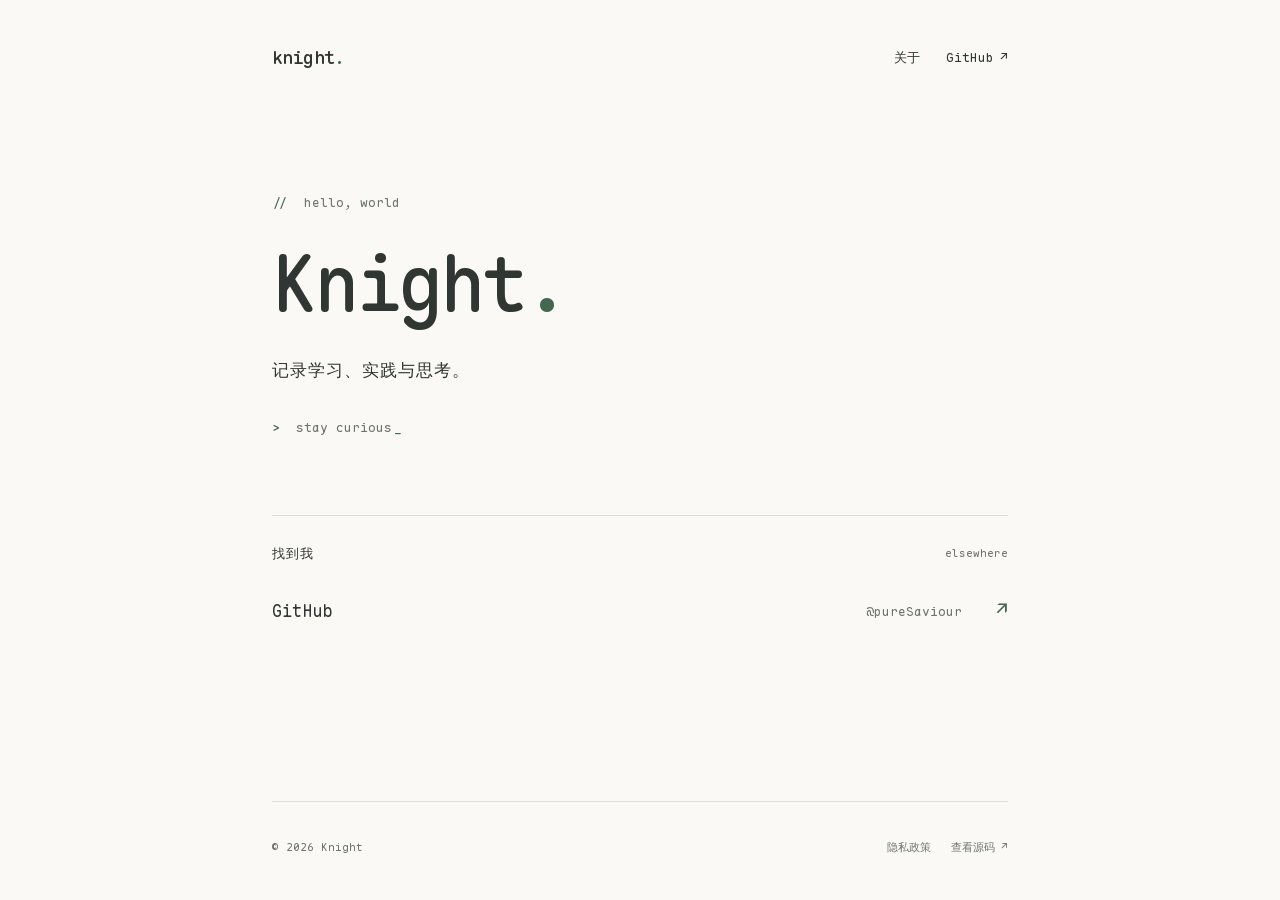
==== index.html @ c7380b5d "Publish Knight homepage with privacy policy" ====
<!doctype html>
<html lang="zh-CN">
  <head>
    <meta charset="utf-8">
    <meta name="viewport" content="width=device-width, initial-scale=1">
    <meta name="color-scheme" content="light">
    <meta name="referrer" content="no-referrer">
    <meta name="theme-color" content="#faf9f6">
    <meta name="description" content="Knight 的个人主页。记录学习、实践与思考。">
    <meta property="og:type" content="website">
    <meta property="og:title" content="Knight">
    <meta property="og:description" content="记录学习、实践与思考。">
    <title>Knight</title>
    <link rel="icon" type="image/svg+xml" href="./assets/favicon.svg">
    <link rel="preload" href="./assets/fonts/maple-mono.woff2" as="font" type="font/woff2" crossorigin>
    <link rel="stylesheet" href="./style.css">
  </head>
  <body>
    <a class="skip-link" href="#main">跳到正文</a>
    <div class="page">
      <header class="site-header">
        <a class="wordmark" href="./" aria-label="Knight 首页">knight<span aria-hidden="true">.</span></a>
        <nav aria-label="主导航">
          <a href="#about">关于</a>
          <a href="https://github.com/pureSaviour">GitHub <span aria-hidden="true">↗</span></a>
        </nav>
      </header>

      <main id="main">
        <section class="intro" id="about" aria-labelledby="intro-title">
          <p class="eyebrow" aria-hidden="true"><span class="comment">//</span> hello, world</p>
          <h1 id="intro-title">Knight<span class="accent" aria-hidden="true">.</span></h1>
          <!-- 在这里修改个人简介。项目、笔记有真实内容后，再添加对应栏目。 -->
          <p class="description">记录学习、实践与思考。</p>
          <p class="signature" aria-hidden="true"><span class="accent">&gt;</span> stay curious<span class="cursor">_</span></p>
        </section>

        <section class="elsewhere" aria-labelledby="elsewhere-title">
          <div class="section-heading">
            <h2 id="elsewhere-title">找到我</h2>
            <span class="section-note" aria-hidden="true">elsewhere</span>
          </div>
          <a class="profile-link" href="https://github.com/pureSaviour">
            <span class="profile-label">GitHub</span>
            <span class="profile-handle">@pureSaviour</span>
            <span class="profile-arrow" aria-hidden="true">↗</span>
          </a>
        </section>
      </main>

      <footer class="site-footer">
        <span>© 2026 Knight</span>
        <div class="footer-links">
          <a href="./privacy.html">隐私政策</a>
          <a href="https://github.com/pureSaviour/pureSaviour.github.io">查看源码 <span aria-hidden="true">↗</span></a>
        </div>
      </footer>
    </div>
  </body>
</html>
---- style.css ----
@font-face {
  font-family: "Maple Mono";
  src: url("./assets/fonts/maple-mono.woff2") format("woff2");
  font-style: normal;
  font-weight: 100 900;
  font-display: swap;
}

:root {
  color-scheme: light;
  --paper: #faf9f6;
  --ink: #303632;
  --muted: #6f746e;
  --line: #dedfd7;
  --accent: #43684f;
  --mono: "Maple Mono", "SFMono-Regular", Consolas, "Liberation Mono";
  --chinese: "PingFang SC", "Microsoft YaHei", "Noto Sans CJK SC", sans-serif;
  background: var(--paper);
  color: var(--ink);
  font-family: var(--mono), var(--chinese);
  font-synthesis: none;
  text-rendering: optimizeLegibility;
  -webkit-font-smoothing: antialiased;
}

* { box-sizing: border-box; }

html { scroll-padding-top: 32px; }

body {
  margin: 0;
  min-width: 280px;
  font-size: 16px;
  line-height: 1.8;
}

::selection { background: #dce5d8; color: var(--ink); }

a { color: inherit; text-decoration: none; }

a:hover { color: var(--accent); }

a:focus-visible {
  outline: 2px solid var(--accent);
  outline-offset: 6px;
  border-radius: 2px;
}

.page {
  width: min(100% - 64px, 736px);
  min-height: 100svh;
  margin-inline: auto;
  display: flex;
  flex-direction: column;
}

.skip-link {
  position: absolute;
  top: -100px;
  left: 20px;
  z-index: 1;
  padding: 6px 14px;
  background: var(--paper);
}

.skip-link:focus { top: 12px; }

.site-header {
  display: flex;
  justify-content: space-between;
  align-items: center;
  gap: 20px;
  padding-block: 36px;
}

.wordmark { font-size: 18px; font-weight: 550; letter-spacing: -0.6px; }
.wordmark span, .accent { color: var(--accent); }

nav { display: flex; align-items: center; gap: 26px; font-size: 13px; }
nav a { display: inline-flex; align-items: center; gap: 6px; min-height: 44px; }
nav a:first-child { font-family: var(--chinese); }

main { padding-block: 75px 88px; }

.eyebrow {
  margin: 0 0 24px;
  font-size: 13px;
  color: var(--muted);
}

.comment { margin-right: 8px; color: var(--accent); }

h1 {
  margin: 0;
  font-size: clamp(54px, 9vw, 76px);
  font-weight: 500;
  line-height: 1.2;
  letter-spacing: -4px;
}

.description {
  margin: 24px 0 0;
  font-family: var(--chinese);
  font-size: 17px;
  line-height: 2;
  letter-spacing: 0.06em;
}

.signature { margin: 28px 0 0; font-size: 13px; color: var(--muted); }
.signature > .accent { margin-right: 8px; }
.cursor { margin-left: 2px; color: var(--accent); }

.elsewhere { margin-top: 76px; border-top: 1px solid var(--line); padding-top: 26px; }

.section-heading { display: flex; justify-content: space-between; align-items: center; gap: 16px; }
h2 { margin: 0; font-family: var(--chinese); font-size: 13px; font-weight: 500; letter-spacing: 0.08em; }
.section-note { color: var(--muted); font-size: 11px; }

.profile-link {
  display: grid;
  grid-template-columns: 1fr auto 22px;
  align-items: center;
  gap: 24px;
  margin-top: 12px;
  padding-block: 16px;
}

.profile-label { font-size: 17px; }
.profile-handle { color: var(--muted); font-size: 13px; }
.profile-arrow { color: var(--accent); text-align: right; font-size: 20px; }
.profile-link:hover .profile-label { text-decoration: underline; text-underline-offset: 5px; }

.site-footer {
  display: flex;
  justify-content: space-between;
  align-items: center;
  gap: 24px;
  margin-top: auto;
  padding-block: 24px 30px;
  border-top: 1px solid var(--line);
  color: var(--muted);
  font-size: 11px;
}

.site-footer a { display: inline-flex; align-items: center; gap: 6px; min-height: 44px; }

.footer-links { display: flex; align-items: center; flex-wrap: wrap; gap: 20px; }

.policy { padding-block: 48px 72px; font-family: var(--chinese); }
.policy .eyebrow { font-family: var(--mono), monospace; }
.policy h1 { font-size: clamp(30px, 6vw, 40px); letter-spacing: 0; line-height: 1.5; font-weight: 500; }
.policy-date { margin: 16px 0 32px; color: var(--muted); font-size: 12px; }
.policy p { line-height: 1.95; overflow-wrap: anywhere; }
.policy section { margin-top: 36px; }
.policy h2 { font-size: 18px; letter-spacing: 0; }
.policy a { color: var(--accent); text-decoration: underline; text-underline-offset: 4px; }
.policy a:hover { text-decoration-thickness: 2px; }
.back-home { display: inline-flex; align-items: center; gap: 8px; min-height: 44px; margin-top: 32px; font-size: 14px; }

@media (max-width: 540px) {
  .page { width: calc(100% - 44px); }
  .site-header { padding-block: 20px; }
  nav { gap: 18px; font-size: 12px; }
  main { padding-block: 52px 64px; }
  h1 { letter-spacing: -3px; }
  .description { font-size: 16px; letter-spacing: 0.02em; }
  .elsewhere { margin-top: 60px; }
  .profile-link { gap: 12px; }
  .profile-handle { font-size: 12px; }
  .site-footer { padding-block: 16px; gap: 12px; }
  .footer-links { gap: 14px; }
  .policy { padding-block: 32px 48px; font-size: 15px; }
}
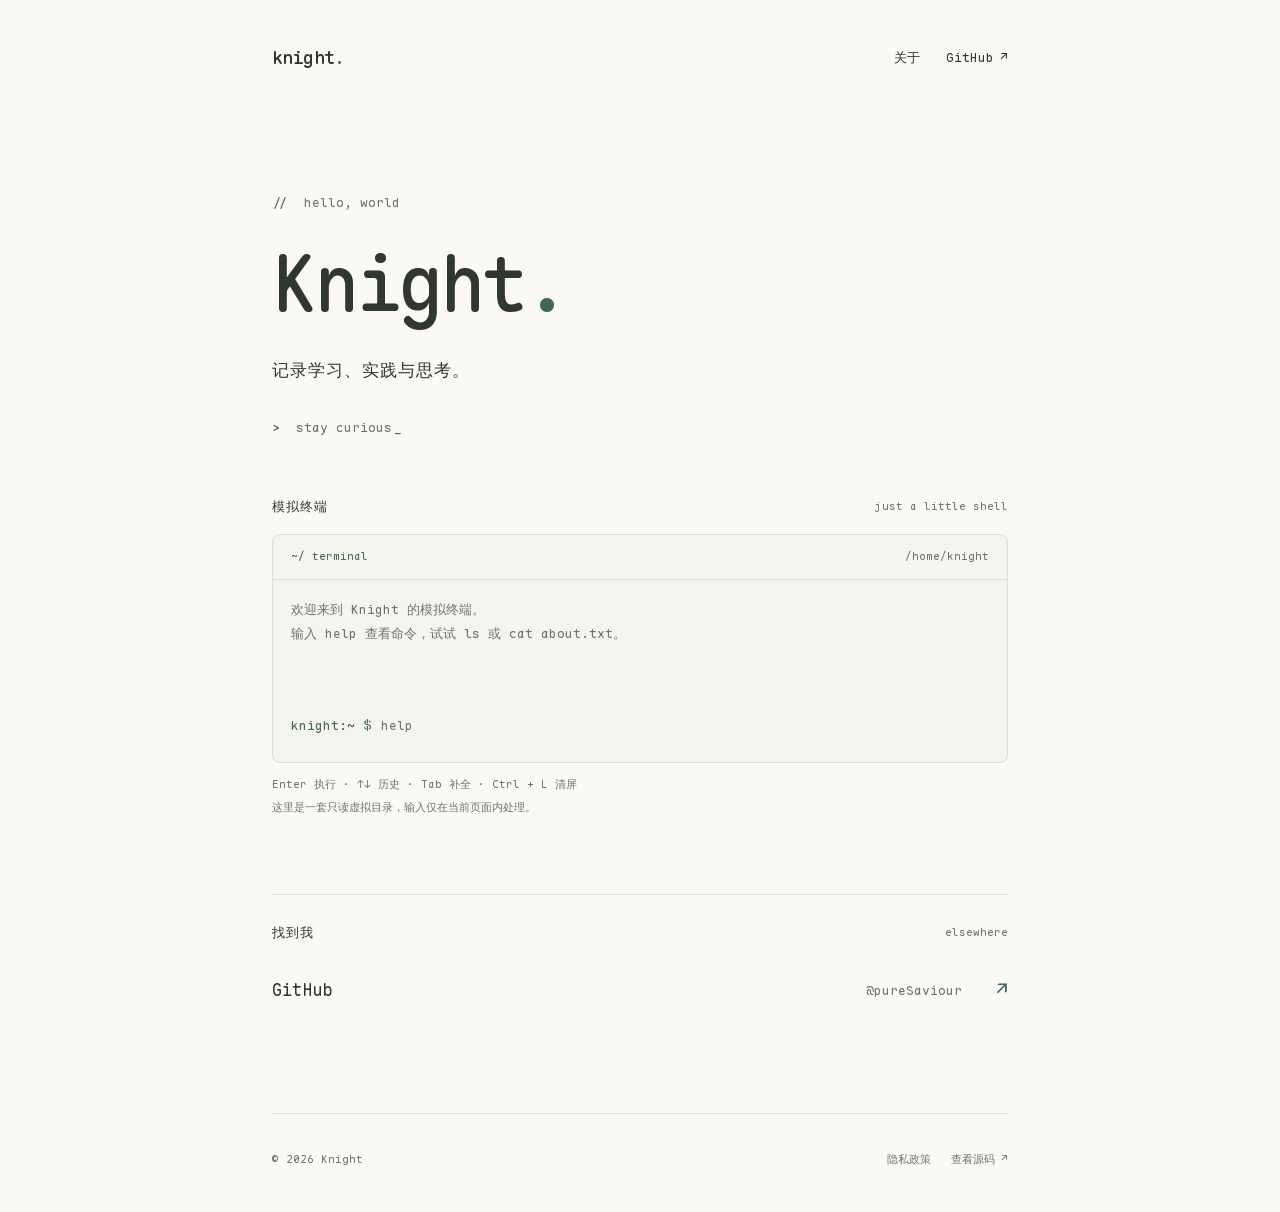
==== commit 93cc2246: "Add a read-only simulated terminal to Knight homepage" ====
--- a/index.html
+++ b/index.html
@@ -14,6 +14,8 @@
     <link rel="icon" type="image/svg+xml" href="./assets/favicon.svg">
     <link rel="preload" href="./assets/fonts/maple-mono.woff2" as="font" type="font/woff2" crossorigin>
     <link rel="stylesheet" href="./style.css">
+    <script src="./terminal-core.js" defer></script>
+    <script src="./terminal.js" defer></script>
   </head>
   <body>
     <a class="skip-link" href="#main">跳到正文</a>
@@ -33,6 +35,28 @@
           <!-- 在这里修改个人简介。项目、笔记有真实内容后，再添加对应栏目。 -->
           <p class="description">记录学习、实践与思考。</p>
           <p class="signature" aria-hidden="true"><span class="accent">&gt;</span> stay curious<span class="cursor">_</span></p>
+        </section>
+
+        <section class="terminal-section" id="terminal" aria-labelledby="terminal-title" data-terminal>
+          <div class="section-heading terminal-heading">
+            <h2 id="terminal-title">模拟终端</h2>
+            <span class="section-note" aria-hidden="true">just a little shell</span>
+          </div>
+          <div class="terminal-window">
+            <div class="terminal-bar">
+              <span class="terminal-label" aria-hidden="true">~/ terminal</span>
+              <span data-terminal-path>/home/knight</span>
+            </div>
+            <div class="terminal-log" role="log" aria-label="终端输出" aria-live="polite" aria-relevant="additions" tabindex="0" data-terminal-log></div>
+            <form class="terminal-form" aria-label="终端命令">
+              <span class="terminal-prompt" aria-hidden="true" data-terminal-prompt>knight:~ $</span>
+              <label class="sr-only" for="terminal-input">输入终端命令</label>
+              <input id="terminal-input" type="text" autocomplete="off" autocapitalize="off" spellcheck="false" enterkeyhint="send" maxlength="2048" aria-describedby="terminal-hint terminal-note" placeholder="help" disabled>
+            </form>
+          </div>
+          <p class="terminal-hint" id="terminal-hint" data-terminal-hint>启用 JavaScript 后即可输入命令。</p>
+          <p class="terminal-note" id="terminal-note">这里是一套只读虚拟目录，输入仅在当前页面内处理。</p>
+          <noscript><p class="terminal-note">浏览器未启用 JavaScript，模拟终端暂不可用。你仍可浏览主页和 GitHub 链接。</p></noscript>
         </section>
 
         <section class="elsewhere" aria-labelledby="elsewhere-title">
--- a/style.css
+++ b/style.css
@@ -146,6 +146,26 @@
 
 .footer-links { display: flex; align-items: center; flex-wrap: wrap; gap: 20px; }
 
+.sr-only { position: absolute; width: 1px; height: 1px; padding: 0; margin: -1px; overflow: hidden; clip-path: inset(50%); white-space: nowrap; border: 0; }
+.terminal-section { margin-top: 56px; }
+.terminal-heading { margin-bottom: 16px; }
+.terminal-window { border: 1px solid var(--line); border-radius: 8px; background: #f5f5ef; overflow: hidden; }
+.terminal-bar { display: flex; flex-wrap: wrap; justify-content: space-between; gap: 8px; padding: 12px 18px; border-bottom: 1px solid var(--line); color: var(--muted); font-size: 11px; }
+.terminal-label { color: var(--accent); }
+.terminal-log { min-height: 116px; max-height: 310px; overflow: auto; padding: 18px 18px 4px; overscroll-behavior: contain; scrollbar-width: thin; }
+.terminal-line { margin: 0 0 12px; font-family: var(--mono), var(--chinese); font-size: 13px; line-height: 1.85; white-space: pre-wrap; overflow-wrap: anywhere; }
+.terminal-command { color: var(--accent); }
+.terminal-muted { color: var(--muted); }
+.terminal-error { color: #9a3e34; }
+.terminal-form { display: flex; align-items: baseline; gap: 10px; padding: 12px 18px 18px; font-family: var(--mono), var(--chinese); font-size: 13px; }
+.terminal-prompt { flex-shrink: 0; color: var(--accent); white-space: nowrap; }
+.terminal-form input { flex: 1; width: 0; min-width: 0; padding: 8px 0; border: 0; border-radius: 0; background: transparent; color: var(--ink); caret-color: var(--accent); font: inherit; line-height: 1.5; }
+.terminal-form input::placeholder { color: var(--muted); opacity: 1; }
+.terminal-form input:focus-visible { outline: none; box-shadow: 0 1px var(--accent); }
+.terminal-log:focus-visible { outline: 2px solid var(--accent); outline-offset: -3px; }
+.terminal-hint, .terminal-note { margin: 12px 0 0; color: var(--muted); font-size: 11px; line-height: 1.8; }
+.terminal-note { margin-top: 4px; font-family: var(--chinese); }
+
 .policy { padding-block: 48px 72px; font-family: var(--chinese); }
 .policy .eyebrow { font-family: var(--mono), monospace; }
 .policy h1 { font-size: clamp(30px, 6vw, 40px); letter-spacing: 0; line-height: 1.5; font-weight: 500; }
@@ -169,5 +189,10 @@
   .profile-handle { font-size: 12px; }
   .site-footer { padding-block: 16px; gap: 12px; }
   .footer-links { gap: 14px; }
+  .terminal-section { margin-top: 44px; }
+  .terminal-bar { padding-inline: 14px; }
+  .terminal-log { padding-inline: 14px; }
+  .terminal-form { padding-inline: 14px; gap: 8px; }
+  .terminal-form input { font-size: 16px; }
   .policy { padding-block: 32px 48px; font-size: 15px; }
 }
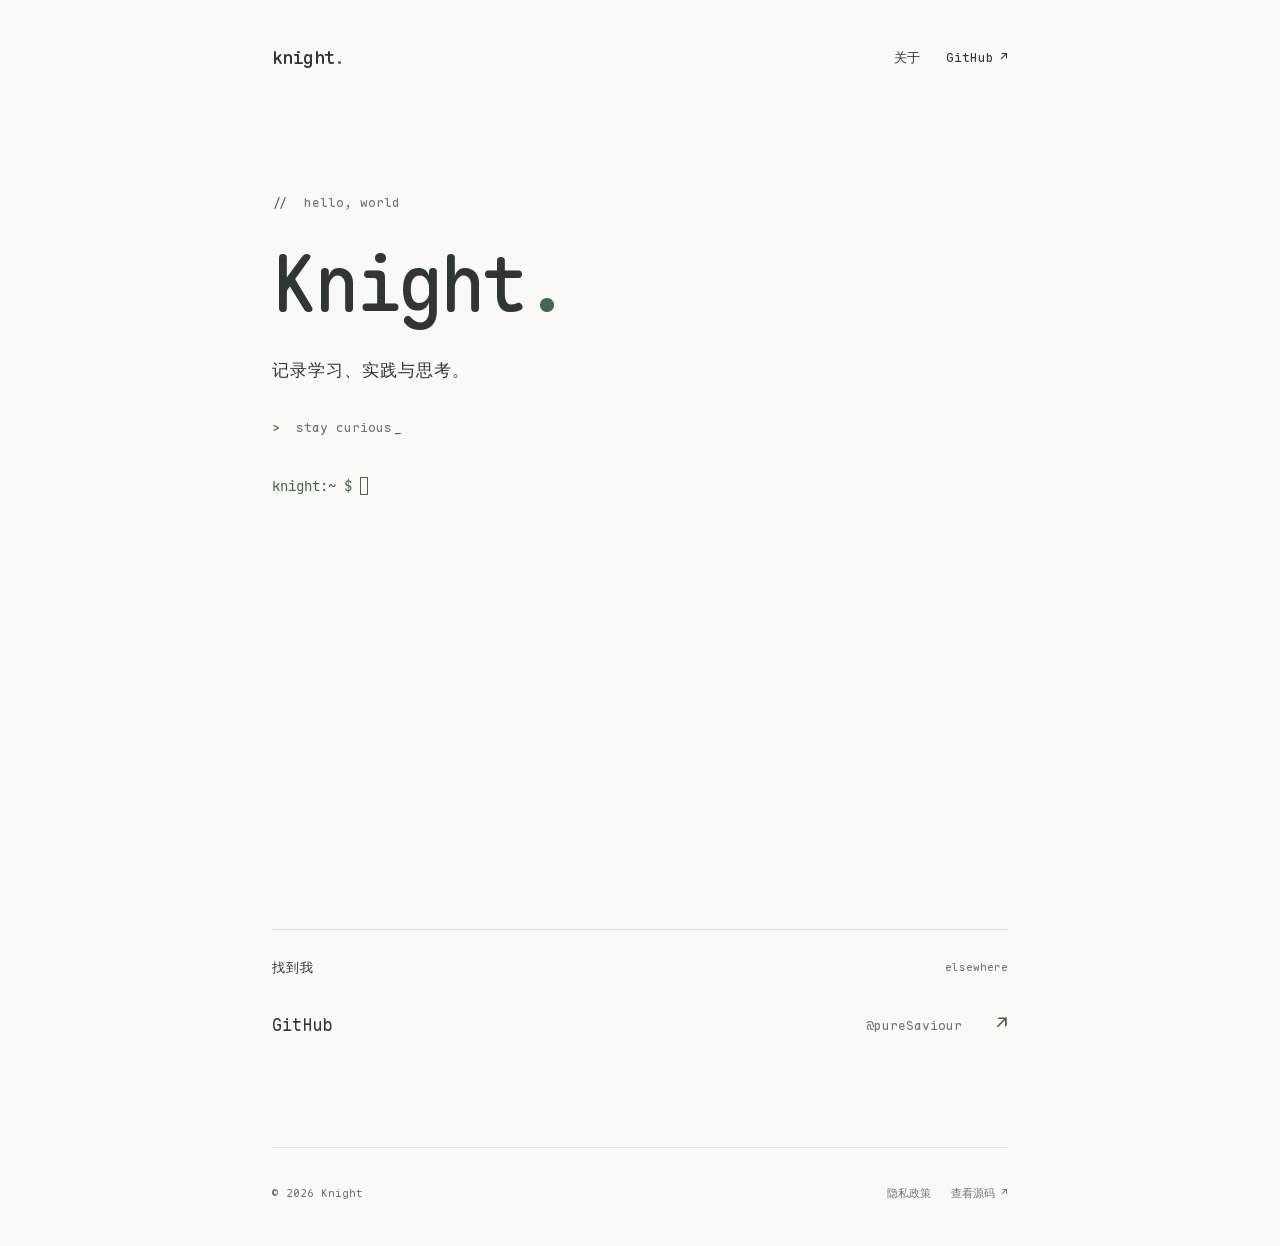
==== commit e54458a1: "Refine terminal typography, block cursor and scrollback" ====
--- a/index.html
+++ b/index.html
@@ -13,6 +13,7 @@
     <title>Knight</title>
     <link rel="icon" type="image/svg+xml" href="./assets/favicon.svg">
     <link rel="preload" href="./assets/fonts/maple-mono.woff2" as="font" type="font/woff2" crossorigin>
+    <link rel="preload" href="./assets/fonts/jetbrains-mono.woff2" as="font" type="font/woff2" crossorigin>
     <link rel="stylesheet" href="./style.css">
     <script src="./terminal-core.js" defer></script>
     <script src="./terminal.js" defer></script>
@@ -37,26 +38,19 @@
           <p class="signature" aria-hidden="true"><span class="accent">&gt;</span> stay curious<span class="cursor">_</span></p>
         </section>
 
-        <section class="terminal-section" id="terminal" aria-labelledby="terminal-title" data-terminal>
-          <div class="section-heading terminal-heading">
-            <h2 id="terminal-title">模拟终端</h2>
-            <span class="section-note" aria-hidden="true">just a little shell</span>
-          </div>
-          <div class="terminal-window">
-            <div class="terminal-bar">
-              <span class="terminal-label" aria-hidden="true">~/ terminal</span>
-              <span data-terminal-path>/home/knight</span>
-            </div>
-            <div class="terminal-log" role="log" aria-label="终端输出" aria-live="polite" aria-relevant="additions" tabindex="0" data-terminal-log></div>
-            <form class="terminal-form" aria-label="终端命令">
+        <section class="terminal-section" id="terminal" aria-label="Terminal" data-terminal data-font="jetbrains" lang="en">
+          <div class="terminal-buffer" data-terminal-buffer>
+            <div class="terminal-log" role="log" aria-label="Terminal output" aria-live="polite" aria-relevant="additions" tabindex="0" data-terminal-log></div>
+            <form class="terminal-form" aria-label="Terminal command">
               <span class="terminal-prompt" aria-hidden="true" data-terminal-prompt>knight:~ $</span>
-              <label class="sr-only" for="terminal-input">输入终端命令</label>
-              <input id="terminal-input" type="text" autocomplete="off" autocapitalize="off" spellcheck="false" enterkeyhint="send" maxlength="2048" aria-describedby="terminal-hint terminal-note" placeholder="help" disabled>
+              <label class="sr-only" for="terminal-input">Command</label>
+              <div class="terminal-editor">
+                <pre class="terminal-mirror" aria-hidden="true" data-terminal-mirror></pre>
+                <textarea id="terminal-input" rows="1" wrap="soft" autocomplete="off" autocapitalize="off" spellcheck="false" enterkeyhint="send" maxlength="2048" disabled></textarea>
+              </div>
             </form>
           </div>
-          <p class="terminal-hint" id="terminal-hint" data-terminal-hint>启用 JavaScript 后即可输入命令。</p>
-          <p class="terminal-note" id="terminal-note">这里是一套只读虚拟目录，输入仅在当前页面内处理。</p>
-          <noscript><p class="terminal-note">浏览器未启用 JavaScript，模拟终端暂不可用。你仍可浏览主页和 GitHub 链接。</p></noscript>
+          <noscript><p>JavaScript is required for the shell.</p></noscript>
         </section>
 
         <section class="elsewhere" aria-labelledby="elsewhere-title">
--- a/style.css
+++ b/style.css
@@ -3,6 +3,14 @@
   src: url("./assets/fonts/maple-mono.woff2") format("woff2");
   font-style: normal;
   font-weight: 100 900;
+  font-display: swap;
+}
+
+@font-face {
+  font-family: "JetBrains Mono";
+  src: url("./assets/fonts/jetbrains-mono.woff2") format("woff2");
+  font-style: normal;
+  font-weight: 400;
   font-display: swap;
 }
 
@@ -147,24 +155,25 @@
 .footer-links { display: flex; align-items: center; flex-wrap: wrap; gap: 20px; }
 
 .sr-only { position: absolute; width: 1px; height: 1px; padding: 0; margin: -1px; overflow: hidden; clip-path: inset(50%); white-space: nowrap; border: 0; }
-.terminal-section { margin-top: 56px; }
-.terminal-heading { margin-bottom: 16px; }
-.terminal-window { border: 1px solid var(--line); border-radius: 8px; background: #f5f5ef; overflow: hidden; }
-.terminal-bar { display: flex; flex-wrap: wrap; justify-content: space-between; gap: 8px; padding: 12px 18px; border-bottom: 1px solid var(--line); color: var(--muted); font-size: 11px; }
-.terminal-label { color: var(--accent); }
-.terminal-log { min-height: 116px; max-height: 310px; overflow: auto; padding: 18px 18px 4px; overscroll-behavior: contain; scrollbar-width: thin; }
-.terminal-line { margin: 0 0 12px; font-family: var(--mono), var(--chinese); font-size: 13px; line-height: 1.85; white-space: pre-wrap; overflow-wrap: anywhere; }
+.terminal-section { --terminal-font: "JetBrains Mono", "SFMono-Regular", Consolas, "Liberation Mono", monospace; margin-top: 36px; font-family: var(--terminal-font), var(--chinese); font-size: 14px; line-height: 1.65; font-variant-ligatures: none; }
+.terminal-section[data-font="maple"] { --terminal-font: "Maple Mono", "SFMono-Regular", Consolas, "Liberation Mono", monospace; }
+.terminal-section[data-font="system"] { --terminal-font: ui-monospace, "SFMono-Regular", Consolas, "Liberation Mono", monospace; }
+.terminal-buffer { height: clamp(260px, 42svh, 420px); overflow: auto; overscroll-behavior: contain; scrollbar-width: thin; scrollbar-color: var(--line) transparent; }
+.terminal-line { margin: 0; font: inherit; white-space: pre-wrap; overflow-wrap: anywhere; }
 .terminal-command { color: var(--accent); }
 .terminal-muted { color: var(--muted); }
 .terminal-error { color: #9a3e34; }
-.terminal-form { display: flex; align-items: baseline; gap: 10px; padding: 12px 18px 18px; font-family: var(--mono), var(--chinese); font-size: 13px; }
+.terminal-form { display: flex; align-items: baseline; gap: 1ch; margin: 0; padding: 0; }
 .terminal-prompt { flex-shrink: 0; color: var(--accent); white-space: nowrap; }
-.terminal-form input { flex: 1; width: 0; min-width: 0; padding: 8px 0; border: 0; border-radius: 0; background: transparent; color: var(--ink); caret-color: var(--accent); font: inherit; line-height: 1.5; }
-.terminal-form input::placeholder { color: var(--muted); opacity: 1; }
-.terminal-form input:focus-visible { outline: none; box-shadow: 0 1px var(--accent); }
-.terminal-log:focus-visible { outline: 2px solid var(--accent); outline-offset: -3px; }
-.terminal-hint, .terminal-note { margin: 12px 0 0; color: var(--muted); font-size: 11px; line-height: 1.8; }
-.terminal-note { margin-top: 4px; font-family: var(--chinese); }
+.terminal-editor { position: relative; flex: 1; min-width: 0; }
+.terminal-mirror, .terminal-editor textarea { margin: 0; padding: 0; border: 0; border-radius: 0; font: inherit; letter-spacing: 0; line-height: inherit; white-space: pre-wrap; overflow-wrap: anywhere; tab-size: 4; }
+.terminal-mirror { min-height: 1.65em; pointer-events: none; }
+.terminal-editor textarea { position: absolute; inset: 0; width: 100%; height: 100%; resize: none; overflow: hidden; background: transparent; color: transparent; -webkit-text-fill-color: transparent; caret-color: transparent; outline: none; box-shadow: none; }
+.terminal-editor textarea::selection { background: transparent; color: transparent; }
+.terminal-caret { display: inline; background: var(--accent); color: var(--paper); }
+.terminal-editor:not(:focus-within) .terminal-caret { background: transparent; color: inherit; box-shadow: inset 0 0 0 1px var(--accent); }
+.terminal-selection { background: #dce5d8; }
+.terminal-log:focus-visible { outline: 1px dotted var(--accent); outline-offset: 2px; }
 
 .policy { padding-block: 48px 72px; font-family: var(--chinese); }
 .policy .eyebrow { font-family: var(--mono), monospace; }
@@ -189,10 +198,6 @@
   .profile-handle { font-size: 12px; }
   .site-footer { padding-block: 16px; gap: 12px; }
   .footer-links { gap: 14px; }
-  .terminal-section { margin-top: 44px; }
-  .terminal-bar { padding-inline: 14px; }
-  .terminal-log { padding-inline: 14px; }
-  .terminal-form { padding-inline: 14px; gap: 8px; }
-  .terminal-form input { font-size: 16px; }
+  .terminal-section { margin-top: 32px; font-size: 16px; }
   .policy { padding-block: 32px 48px; font-size: 15px; }
 }
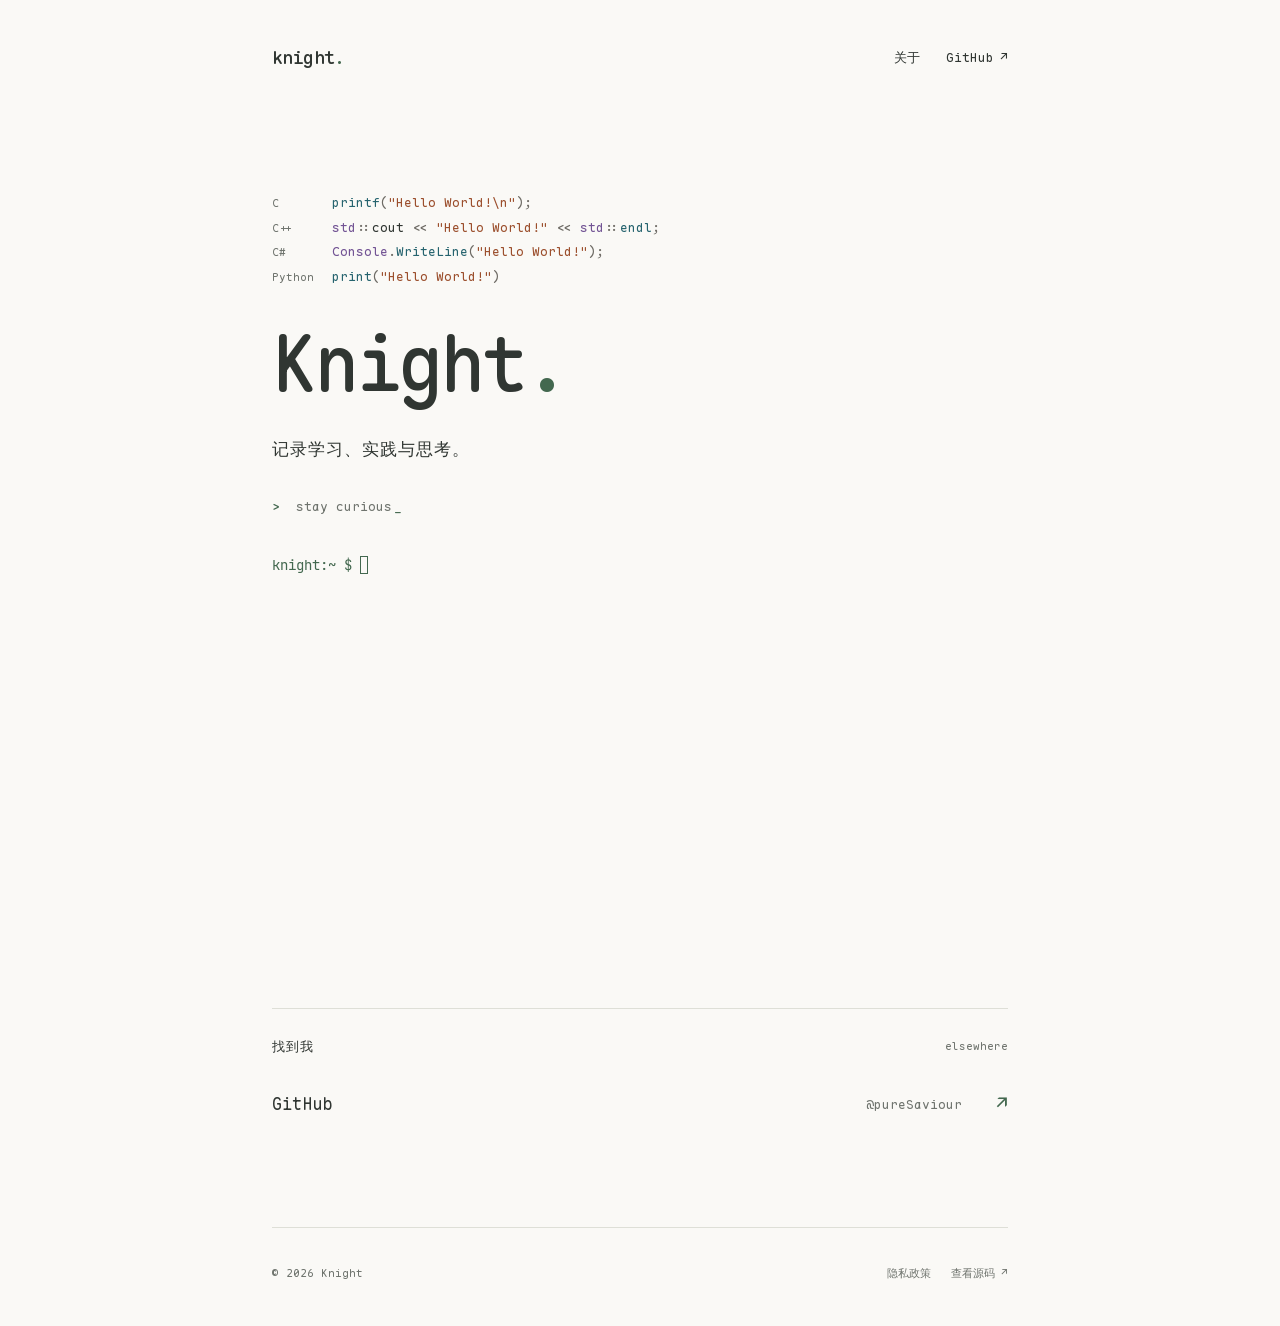
==== commit b47c2d5a: "Add font styles, virtual bin commands and highlighted greetings" ====
--- a/index.html
+++ b/index.html
@@ -15,7 +15,7 @@
     <link rel="preload" href="./assets/fonts/maple-mono.woff2" as="font" type="font/woff2" crossorigin>
     <link rel="preload" href="./assets/fonts/jetbrains-mono.woff2" as="font" type="font/woff2" crossorigin>
     <link rel="stylesheet" href="./style.css">
-    <script src="./terminal-core.js" defer></script>
+    <script src="./bin/commands.js" defer></script>
     <script src="./terminal.js" defer></script>
   </head>
   <body>
@@ -31,7 +31,12 @@
 
       <main id="main">
         <section class="intro" id="about" aria-labelledby="intro-title">
-          <p class="eyebrow" aria-hidden="true"><span class="comment">//</span> hello, world</p>
+          <div class="hello-code" aria-label="Hello World in four languages" lang="en">
+            <div class="hello-row"><span class="hello-language">C</span><code><span class="code-function">printf</span><span class="code-punctuation">(</span><span class="code-string">"Hello World!\n"</span><span class="code-punctuation">);</span></code></div>
+            <div class="hello-row"><span class="hello-language">C++</span><code><span class="code-namespace">std</span><span class="code-operator">::</span><span class="code-variable">cout</span> <span class="code-operator">&lt;&lt;</span> <span class="code-string">"Hello World!"</span> <span class="code-operator">&lt;&lt;</span> <span class="code-namespace">std</span><span class="code-operator">::</span><span class="code-function">endl</span><span class="code-punctuation">;</span></code></div>
+            <div class="hello-row"><span class="hello-language">C#</span><code><span class="code-type">Console</span><span class="code-operator">.</span><span class="code-function">WriteLine</span><span class="code-punctuation">(</span><span class="code-string">"Hello World!"</span><span class="code-punctuation">);</span></code></div>
+            <div class="hello-row"><span class="hello-language">Python</span><code><span class="code-function">print</span><span class="code-punctuation">(</span><span class="code-string">"Hello World!"</span><span class="code-punctuation">)</span></code></div>
+          </div>
           <h1 id="intro-title">Knight<span class="accent" aria-hidden="true">.</span></h1>
           <!-- 在这里修改个人简介。项目、笔记有真实内容后，再添加对应栏目。 -->
           <p class="description">记录学习、实践与思考。</p>
--- a/style.css
+++ b/style.css
@@ -11,6 +11,38 @@
   src: url("./assets/fonts/jetbrains-mono.woff2") format("woff2");
   font-style: normal;
   font-weight: 400;
+  font-display: swap;
+}
+
+@font-face {
+  font-family: "JetBrains Mono";
+  src: url("./assets/fonts/jetbrains-mono-bold.woff2") format("woff2");
+  font-style: normal;
+  font-weight: 700;
+  font-display: swap;
+}
+
+@font-face {
+  font-family: "JetBrains Mono";
+  src: url("./assets/fonts/jetbrains-mono-italic.woff2") format("woff2");
+  font-style: italic;
+  font-weight: 400;
+  font-display: swap;
+}
+
+@font-face {
+  font-family: "JetBrains Mono";
+  src: url("./assets/fonts/jetbrains-mono-bolditalic.woff2") format("woff2");
+  font-style: italic;
+  font-weight: 700;
+  font-display: swap;
+}
+
+@font-face {
+  font-family: "Maple Mono";
+  src: url("./assets/fonts/maple-mono-italic.woff2") format("woff2");
+  font-style: italic;
+  font-weight: 100 900;
   font-display: swap;
 }
 
@@ -96,7 +128,15 @@
   color: var(--muted);
 }
 
-.comment { margin-right: 8px; color: var(--accent); }
+.hello-code { margin-bottom: 28px; font-size: 13px; line-height: 1.9; }
+.hello-row { display: grid; grid-template-columns: 6ch minmax(0, 1fr); gap: 12px; align-items: baseline; }
+.hello-language { color: var(--muted); font-size: 11px; }
+.hello-row code { min-width: 0; font: inherit; white-space: pre-wrap; overflow-wrap: anywhere; }
+.code-function { color: #25636e; }
+.code-namespace, .code-type { color: #725394; }
+.code-variable { color: var(--ink); }
+.code-string { color: #9b4e2c; white-space: pre; }
+.code-operator, .code-punctuation { color: #6d6a64; }
 
 h1 {
   margin: 0;
@@ -158,6 +198,8 @@
 .terminal-section { --terminal-font: "JetBrains Mono", "SFMono-Regular", Consolas, "Liberation Mono", monospace; margin-top: 36px; font-family: var(--terminal-font), var(--chinese); font-size: 14px; line-height: 1.65; font-variant-ligatures: none; }
 .terminal-section[data-font="maple"] { --terminal-font: "Maple Mono", "SFMono-Regular", Consolas, "Liberation Mono", monospace; }
 .terminal-section[data-font="system"] { --terminal-font: ui-monospace, "SFMono-Regular", Consolas, "Liberation Mono", monospace; }
+.terminal-section[data-style="italic"] { font-style: italic; }
+.terminal-section[data-weight="bold"] { font-weight: 700; }
 .terminal-buffer { height: clamp(260px, 42svh, 420px); overflow: auto; overscroll-behavior: contain; scrollbar-width: thin; scrollbar-color: var(--line) transparent; }
 .terminal-line { margin: 0; font: inherit; white-space: pre-wrap; overflow-wrap: anywhere; }
 .terminal-command { color: var(--accent); }
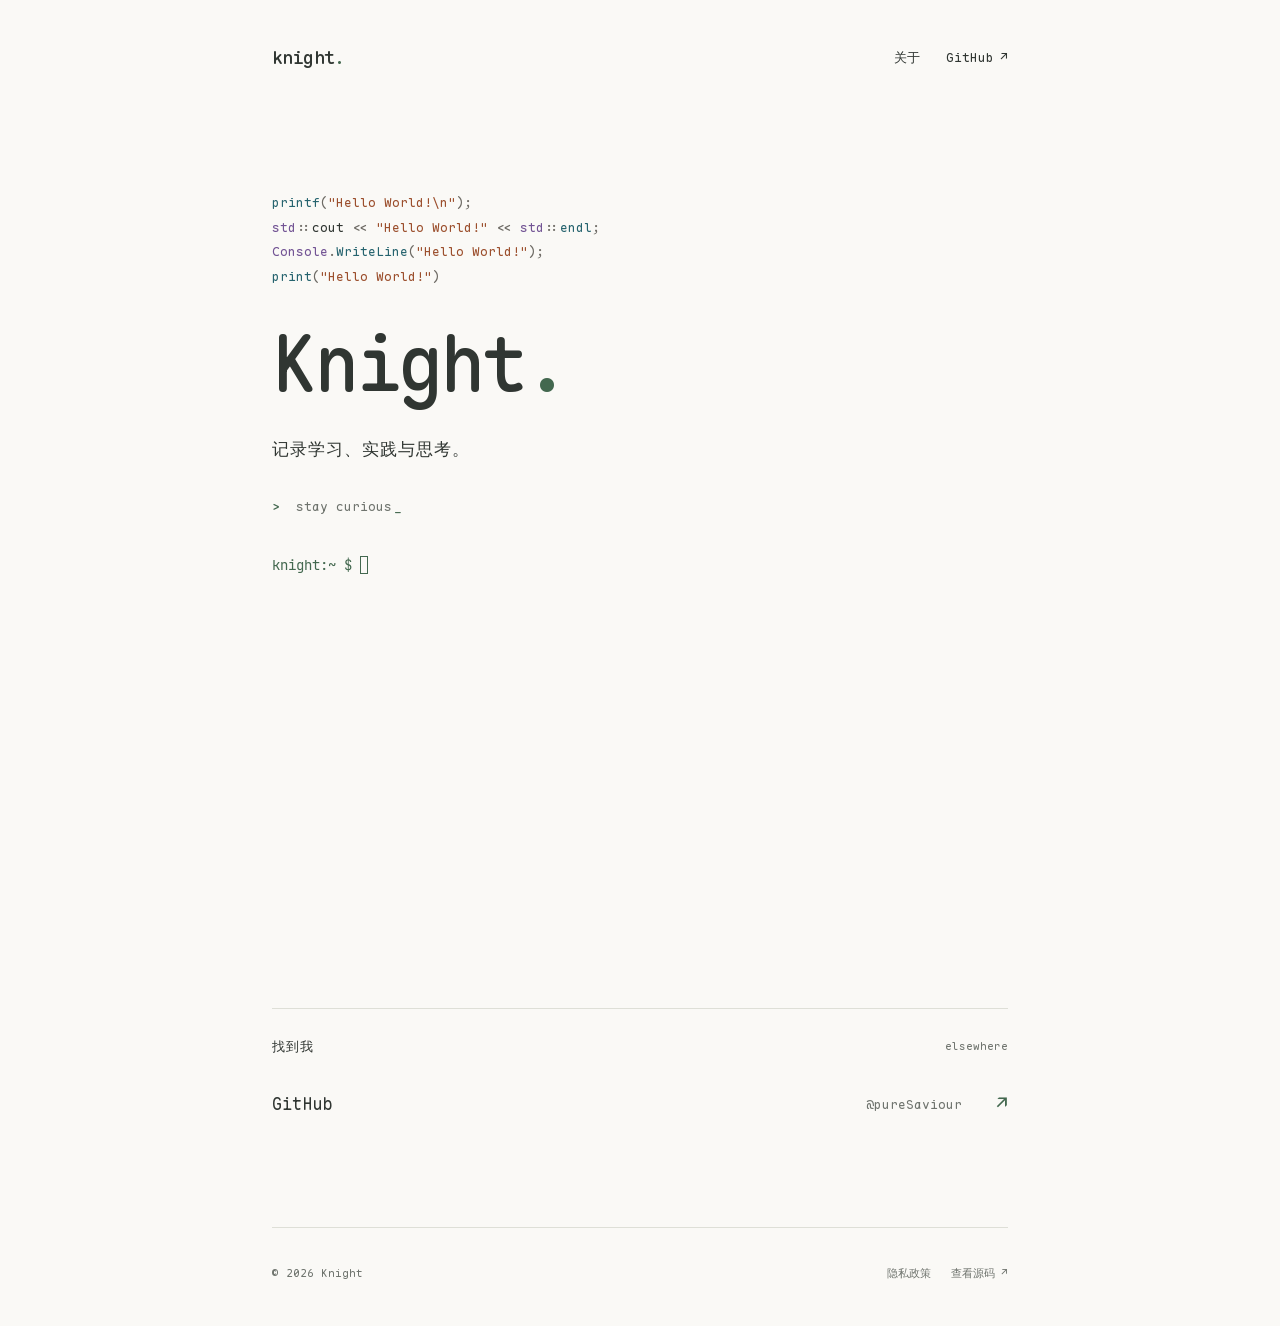
==== commit 8a2e1117: "Remove language labels from greeting code" ====
--- a/index.html
+++ b/index.html
@@ -31,11 +31,11 @@
 
       <main id="main">
         <section class="intro" id="about" aria-labelledby="intro-title">
-          <div class="hello-code" aria-label="Hello World in four languages" lang="en">
-            <div class="hello-row"><span class="hello-language">C</span><code><span class="code-function">printf</span><span class="code-punctuation">(</span><span class="code-string">"Hello World!\n"</span><span class="code-punctuation">);</span></code></div>
-            <div class="hello-row"><span class="hello-language">C++</span><code><span class="code-namespace">std</span><span class="code-operator">::</span><span class="code-variable">cout</span> <span class="code-operator">&lt;&lt;</span> <span class="code-string">"Hello World!"</span> <span class="code-operator">&lt;&lt;</span> <span class="code-namespace">std</span><span class="code-operator">::</span><span class="code-function">endl</span><span class="code-punctuation">;</span></code></div>
-            <div class="hello-row"><span class="hello-language">C#</span><code><span class="code-type">Console</span><span class="code-operator">.</span><span class="code-function">WriteLine</span><span class="code-punctuation">(</span><span class="code-string">"Hello World!"</span><span class="code-punctuation">);</span></code></div>
-            <div class="hello-row"><span class="hello-language">Python</span><code><span class="code-function">print</span><span class="code-punctuation">(</span><span class="code-string">"Hello World!"</span><span class="code-punctuation">)</span></code></div>
+          <div class="hello-code" aria-label="Hello World" lang="en">
+            <div class="hello-row"><code><span class="code-function">printf</span><span class="code-punctuation">(</span><span class="code-string">"Hello World!\n"</span><span class="code-punctuation">);</span></code></div>
+            <div class="hello-row"><code><span class="code-namespace">std</span><span class="code-operator">::</span><span class="code-variable">cout</span> <span class="code-operator">&lt;&lt;</span> <span class="code-string">"Hello World!"</span> <span class="code-operator">&lt;&lt;</span> <span class="code-namespace">std</span><span class="code-operator">::</span><span class="code-function">endl</span><span class="code-punctuation">;</span></code></div>
+            <div class="hello-row"><code><span class="code-type">Console</span><span class="code-operator">.</span><span class="code-function">WriteLine</span><span class="code-punctuation">(</span><span class="code-string">"Hello World!"</span><span class="code-punctuation">);</span></code></div>
+            <div class="hello-row"><code><span class="code-function">print</span><span class="code-punctuation">(</span><span class="code-string">"Hello World!"</span><span class="code-punctuation">)</span></code></div>
           </div>
           <h1 id="intro-title">Knight<span class="accent" aria-hidden="true">.</span></h1>
           <!-- 在这里修改个人简介。项目、笔记有真实内容后，再添加对应栏目。 -->
--- a/style.css
+++ b/style.css
@@ -129,8 +129,7 @@
 }
 
 .hello-code { margin-bottom: 28px; font-size: 13px; line-height: 1.9; }
-.hello-row { display: grid; grid-template-columns: 6ch minmax(0, 1fr); gap: 12px; align-items: baseline; }
-.hello-language { color: var(--muted); font-size: 11px; }
+.hello-row { display: block; }
 .hello-row code { min-width: 0; font: inherit; white-space: pre-wrap; overflow-wrap: anywhere; }
 .code-function { color: #25636e; }
 .code-namespace, .code-type { color: #725394; }
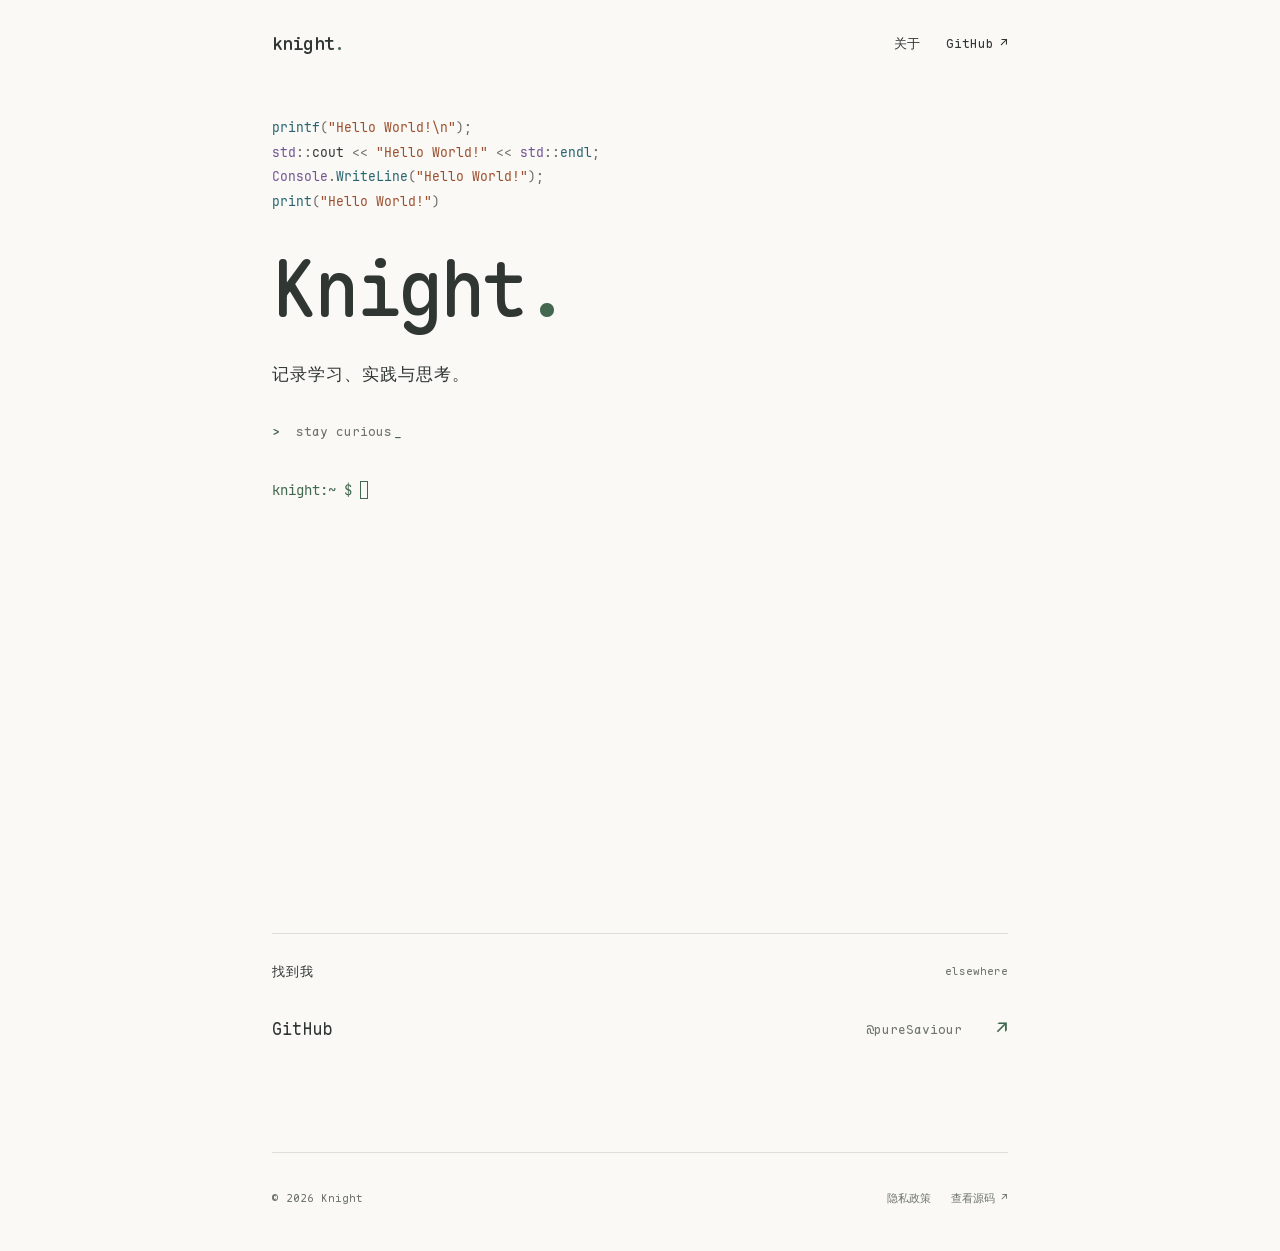
==== commit d6d0f819: "Sync greeting font and support entering executable directory" ====
--- a/index.html
+++ b/index.html
@@ -31,7 +31,7 @@
 
       <main id="main">
         <section class="intro" id="about" aria-labelledby="intro-title">
-          <div class="hello-code" aria-label="Hello World" lang="en">
+          <div class="hello-code" aria-label="Hello World" lang="en" data-font-scope data-font="jetbrains">
             <div class="hello-row"><code><span class="code-function">printf</span><span class="code-punctuation">(</span><span class="code-string">"Hello World!\n"</span><span class="code-punctuation">);</span></code></div>
             <div class="hello-row"><code><span class="code-namespace">std</span><span class="code-operator">::</span><span class="code-variable">cout</span> <span class="code-operator">&lt;&lt;</span> <span class="code-string">"Hello World!"</span> <span class="code-operator">&lt;&lt;</span> <span class="code-namespace">std</span><span class="code-operator">::</span><span class="code-function">endl</span><span class="code-punctuation">;</span></code></div>
             <div class="hello-row"><code><span class="code-type">Console</span><span class="code-operator">.</span><span class="code-function">WriteLine</span><span class="code-punctuation">(</span><span class="code-string">"Hello World!"</span><span class="code-punctuation">);</span></code></div>
@@ -43,7 +43,7 @@
           <p class="signature" aria-hidden="true"><span class="accent">&gt;</span> stay curious<span class="cursor">_</span></p>
         </section>
 
-        <section class="terminal-section" id="terminal" aria-label="Terminal" data-terminal data-font="jetbrains" lang="en">
+        <section class="terminal-section" id="terminal" aria-label="Terminal" data-terminal data-font-scope data-font="jetbrains" lang="en">
           <div class="terminal-buffer" data-terminal-buffer>
             <div class="terminal-log" role="log" aria-label="Terminal output" aria-live="polite" aria-relevant="additions" tabindex="0" data-terminal-log></div>
             <form class="terminal-form" aria-label="Terminal command">
--- a/style.css
+++ b/style.css
@@ -110,7 +110,7 @@
   justify-content: space-between;
   align-items: center;
   gap: 20px;
-  padding-block: 36px;
+  padding-block: 22px;
 }
 
 .wordmark { font-size: 18px; font-weight: 550; letter-spacing: -0.6px; }
@@ -120,7 +120,7 @@
 nav a { display: inline-flex; align-items: center; gap: 6px; min-height: 44px; }
 nav a:first-child { font-family: var(--chinese); }
 
-main { padding-block: 75px 88px; }
+main { padding-block: 28px 88px; }
 
 .eyebrow {
   margin: 0 0 24px;
@@ -194,11 +194,12 @@
 .footer-links { display: flex; align-items: center; flex-wrap: wrap; gap: 20px; }
 
 .sr-only { position: absolute; width: 1px; height: 1px; padding: 0; margin: -1px; overflow: hidden; clip-path: inset(50%); white-space: nowrap; border: 0; }
-.terminal-section { --terminal-font: "JetBrains Mono", "SFMono-Regular", Consolas, "Liberation Mono", monospace; margin-top: 36px; font-family: var(--terminal-font), var(--chinese); font-size: 14px; line-height: 1.65; font-variant-ligatures: none; }
-.terminal-section[data-font="maple"] { --terminal-font: "Maple Mono", "SFMono-Regular", Consolas, "Liberation Mono", monospace; }
-.terminal-section[data-font="system"] { --terminal-font: ui-monospace, "SFMono-Regular", Consolas, "Liberation Mono", monospace; }
-.terminal-section[data-style="italic"] { font-style: italic; }
-.terminal-section[data-weight="bold"] { font-weight: 700; }
+[data-font-scope] { --terminal-font: "JetBrains Mono", "SFMono-Regular", Consolas, "Liberation Mono", monospace; font-family: var(--terminal-font), var(--chinese); font-variant-ligatures: none; }
+[data-font-scope][data-font="maple"] { --terminal-font: "Maple Mono", "SFMono-Regular", Consolas, "Liberation Mono", monospace; }
+[data-font-scope][data-font="system"] { --terminal-font: ui-monospace, "SFMono-Regular", Consolas, "Liberation Mono", monospace; }
+[data-font-scope][data-style="italic"] { font-style: italic; }
+[data-font-scope][data-weight="bold"] { font-weight: 700; }
+.terminal-section { margin-top: 36px; font-size: 14px; line-height: 1.65; }
 .terminal-buffer { height: clamp(260px, 42svh, 420px); overflow: auto; overscroll-behavior: contain; scrollbar-width: thin; scrollbar-color: var(--line) transparent; }
 .terminal-line { margin: 0; font: inherit; white-space: pre-wrap; overflow-wrap: anywhere; }
 .terminal-command { color: var(--accent); }
@@ -231,7 +232,7 @@
   .page { width: calc(100% - 44px); }
   .site-header { padding-block: 20px; }
   nav { gap: 18px; font-size: 12px; }
-  main { padding-block: 52px 64px; }
+  main { padding-block: 24px 64px; }
   h1 { letter-spacing: -3px; }
   .description { font-size: 16px; letter-spacing: 0.02em; }
   .elsewhere { margin-top: 60px; }
